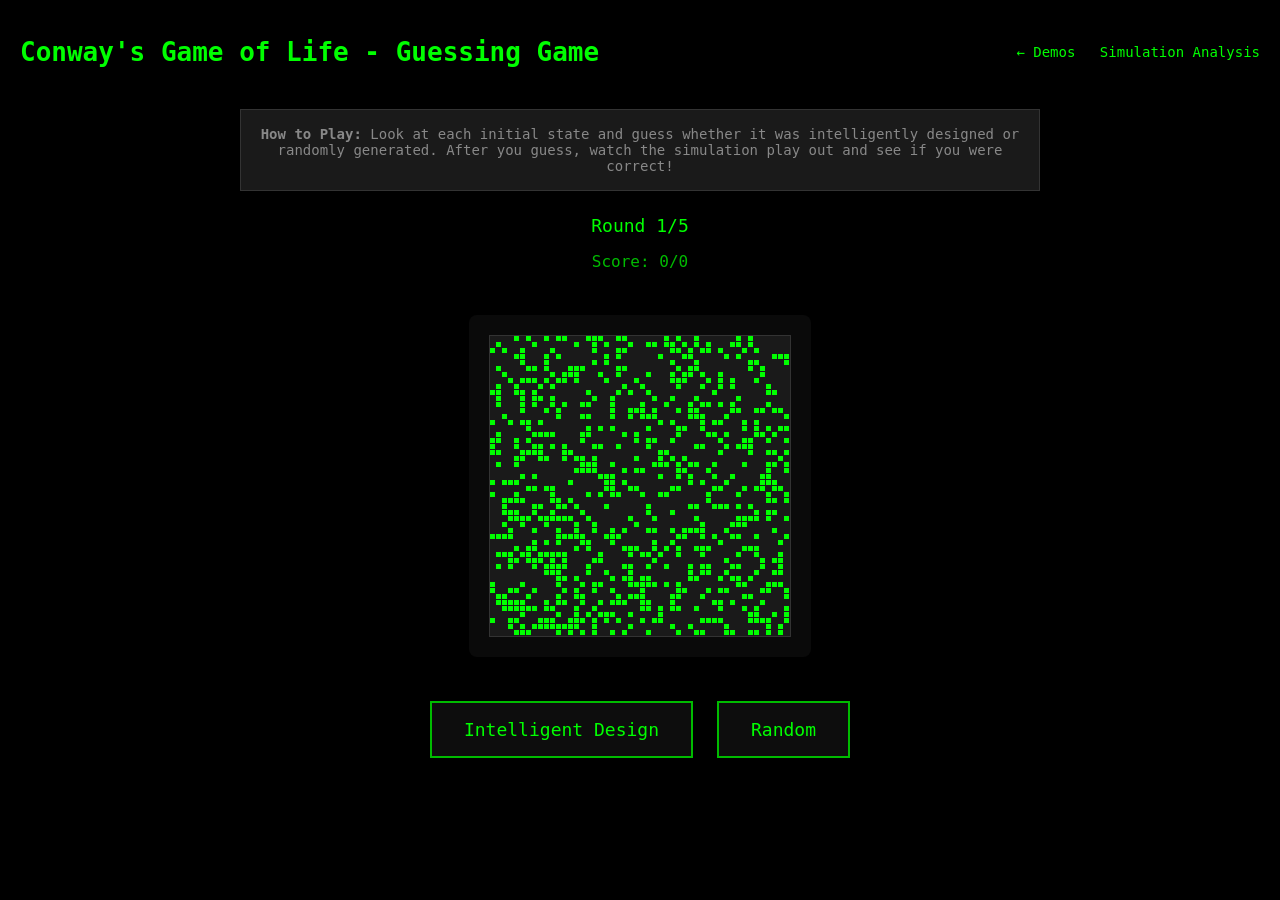
==== game.html @ bc992df2 "shouldve committed earlier" ====
<!DOCTYPE html>
<html lang="en">
<head>
  <meta charset="UTF-8">
  <meta name="viewport" content="width=device-width, initial-scale=1.0">
  <title>Conway's Game of Life - Guessing Game</title>
  <link rel="stylesheet" href="conway.css">
  <style>
    .game-header {
      display: flex;
      justify-content: space-between;
      align-items: center;
      margin-bottom: 24px;
    }

    .game-links {
      font-family: monospace;
      font-size: 14px;
    }

    .game-links a {
      color: #00ff00;
      margin-left: 16px;
      text-decoration: none;
    }

    .game-links a:hover {
      color: #00bb00;
    }

    .game-container {
      max-width: 800px;
      margin: 0 auto;
      font-family: monospace;
    }

    .round-info {
      text-align: center;
      margin-bottom: 16px;
      font-size: 18px;
      color: #00ff00;
    }

    .score-display {
      text-align: center;
      margin-bottom: 24px;
      font-size: 16px;
      color: #00bb00;
    }

    .game-board {
      margin: 0 auto 24px;
      display: flex;
      justify-content: center;
    }

    .guess-buttons {
      display: flex;
      justify-content: center;
      gap: 24px;
      margin-bottom: 24px;
    }

    .guess-btn {
      padding: 16px 32px;
      font-size: 18px;
      font-family: monospace;
      background: #0d0d0d;
      color: #00ff00;
      border: 2px solid #00bb00;
      cursor: pointer;
      transition: all 0.2s;
    }

    .guess-btn:hover:not(:disabled) {
      background: #00bb00;
      color: #0d0d0d;
      border-color: #00ff00;
    }

    .guess-btn:disabled {
      opacity: 0.4;
      cursor: not-allowed;
    }

    .reveal-panel {
      text-align: center;
      margin: 24px 0;
      padding: 24px;
      background: #1a1a1a;
      border: 2px solid #00bb00;
      border-radius: 4px;
      display: none;
    }

    .reveal-panel.show {
      display: block;
    }

    .reveal-title {
      font-size: 24px;
      margin-bottom: 16px;
      color: #00ff00;
    }

    .reveal-title.correct {
      color: #00ff00;
    }

    .reveal-title.incorrect {
      color: #ff6600;
    }

    .reveal-stats {
      font-size: 14px;
      color: #888;
      line-height: 1.8;
    }

    .reveal-stats strong {
      color: #00bb00;
    }

    .final-score-panel {
      text-align: center;
      margin: 48px 0;
      padding: 48px;
      background: #1a1a1a;
      border: 2px solid #00ff00;
      border-radius: 4px;
      display: none;
    }

    .final-score-panel.show {
      display: block;
    }

    .final-score-title {
      font-size: 32px;
      margin-bottom: 24px;
      color: #00ff00;
    }

    .final-score-value {
      font-size: 48px;
      margin-bottom: 16px;
      color: #00ff00;
    }

    .final-score-message {
      font-size: 18px;
      margin-bottom: 32px;
      color: #00bb00;
    }

    .play-again-btn {
      padding: 16px 48px;
      font-size: 18px;
      font-family: monospace;
      background: #0d0d0d;
      color: #00ff00;
      border: 2px solid #00bb00;
      cursor: pointer;
    }

    .play-again-btn:hover {
      background: #00bb00;
      color: #0d0d0d;
    }

    .instructions {
      text-align: center;
      margin-bottom: 24px;
      padding: 16px;
      background: #1a1a1a;
      border: 1px solid #333;
      color: #888;
      font-size: 14px;
    }
  </style>
</head>
<body>
  <div class="game-header">
    <h1>Conway's Game of Life - Guessing Game</h1>
    <div class="game-links">
      <a href="index.html">← Demos</a>
      <a href="analysis.html">Simulation Analysis</a>
    </div>
  </div>

  <div class="game-container">
    <div class="instructions">
      <strong>How to Play:</strong> Look at each initial state and guess whether it was intelligently designed or randomly generated.
      After you guess, watch the simulation play out and see if you were correct!
    </div>

    <div class="round-info">
      <span id="round-counter"></span>
    </div>

    <div class="score-display">
      <span id="score-text">Score: 0/0</span>
    </div>

    <div class="game-board">
      <div class="conway-container" id="game-container"></div>
    </div>

    <div class="guess-buttons" id="guess-buttons">
      <button class="guess-btn" id="btn-intelligent">Intelligent Design</button>
      <button class="guess-btn" id="btn-random">Random</button>
    </div>

    <div class="reveal-panel" id="reveal-panel">
      <div class="reveal-title" id="reveal-title"></div>
      <div class="reveal-stats" id="reveal-stats"></div>
      <button class="guess-btn" id="btn-next-round" style="margin-top: 24px; display: none;">Next Round</button>
    </div>

    <div class="final-score-panel" id="final-score-panel">
      <div class="final-score-title">Game Complete!</div>
      <div class="final-score-value" id="final-score-value"></div>
      <div class="final-score-message" id="final-score-message"></div>
      <button class="play-again-btn" id="play-again-btn">Play Again</button>
    </div>
  </div>

  <script src="conway.js"></script>
  <script src="game-config.js"></script>
  <script src="game.js"></script>
</body>
</html>
---- conway.css ----
/**
 * Conway's Game of Life - Styling
 */

/* Container for each game instance */
.conway-container {
  display: inline-block;
  margin: 20px;
  padding: 20px;
  background: #0a0a0a;
  border-radius: 8px;
  box-shadow: 0 4px 6px rgba(0, 0, 0, 0.5);
}

/* Canvas styling (applied inline, but can be overridden) */
canvas {
  display: block;
  margin: 0 auto;
}

/* Control panel */
.conway-controls {
  margin-top: 15px;
  padding: 15px;
  background: #1a1a1a;
  border-radius: 6px;
  display: flex;
  flex-wrap: wrap;
  gap: 10px;
  align-items: center;
  justify-content: center;
}

/* Buttons */
.conway-btn {
  padding: 8px 16px;
  background: #2a2a2a;
  color: #00ff00;
  border: 1px solid #00ff00;
  border-radius: 4px;
  cursor: pointer;
  font-family: monospace;
  font-size: 14px;
  transition: all 0.2s;
}

.conway-btn:hover {
  background: #00ff00;
  color: #000;
}

.conway-btn:active {
  transform: scale(0.95);
}

.conway-btn.play-pause {
  min-width: 70px;
}

/* Speed control */
.conway-speed-control {
  display: flex;
  align-items: center;
  gap: 10px;
  padding: 0 10px;
}

.conway-label {
  color: #00ff00;
  font-family: monospace;
  font-size: 14px;
  display: flex;
  align-items: center;
  gap: 8px;
}

.conway-slider {
  width: 120px;
  height: 6px;
  background: #2a2a2a;
  outline: none;
  border-radius: 3px;
  -webkit-appearance: none;
}

.conway-slider::-webkit-slider-thumb {
  -webkit-appearance: none;
  appearance: none;
  width: 16px;
  height: 16px;
  background: #00ff00;
  cursor: pointer;
  border-radius: 50%;
}

.conway-slider::-moz-range-thumb {
  width: 16px;
  height: 16px;
  background: #00ff00;
  cursor: pointer;
  border-radius: 50%;
  border: none;
}

.conway-speed-value {
  color: #888;
  font-family: monospace;
  font-size: 12px;
  min-width: 50px;
}

/* Generation counter */
.conway-generation {
  color: #00ff00;
  font-family: monospace;
  font-size: 14px;
  padding: 8px 12px;
  background: #0a0a0a;
  border-radius: 4px;
  border: 1px solid #333;
}

/* Stability indicator */
.conway-stability {
  color: #888;
  font-family: monospace;
  font-size: 14px;
  padding: 8px 12px;
  background: #0a0a0a;
  border-radius: 4px;
  border: 1px solid #333;
  transition: all 0.3s;
}

.conway-stability.stable {
  color: #ffaa00;
  border-color: #ffaa00;
  background: #1a0f00;
  font-weight: bold;
}

/* Page styling */
body {
  background: #000;
  color: #0f0;
  font-family: monospace;
  margin: 0;
  padding: 20px;
}

h1, h2, h3 {
  color: #00ff00;
  text-align: center;
  font-family: monospace;
}

.demo-section {
  margin: 40px 0;
  padding: 20px;
  border: 1px solid #333;
  border-radius: 8px;
  background: #0a0a0a;
}

.demo-section h2 {
  margin-top: 0;
  color: #00cc00;
}

.demo-description {
  text-align: center;
  color: #888;
  margin-bottom: 20px;
  font-size: 14px;
}

/* Multi-instance layout */
.multi-game-container {
  display: flex;
  flex-wrap: wrap;
  justify-content: center;
  gap: 20px;
}
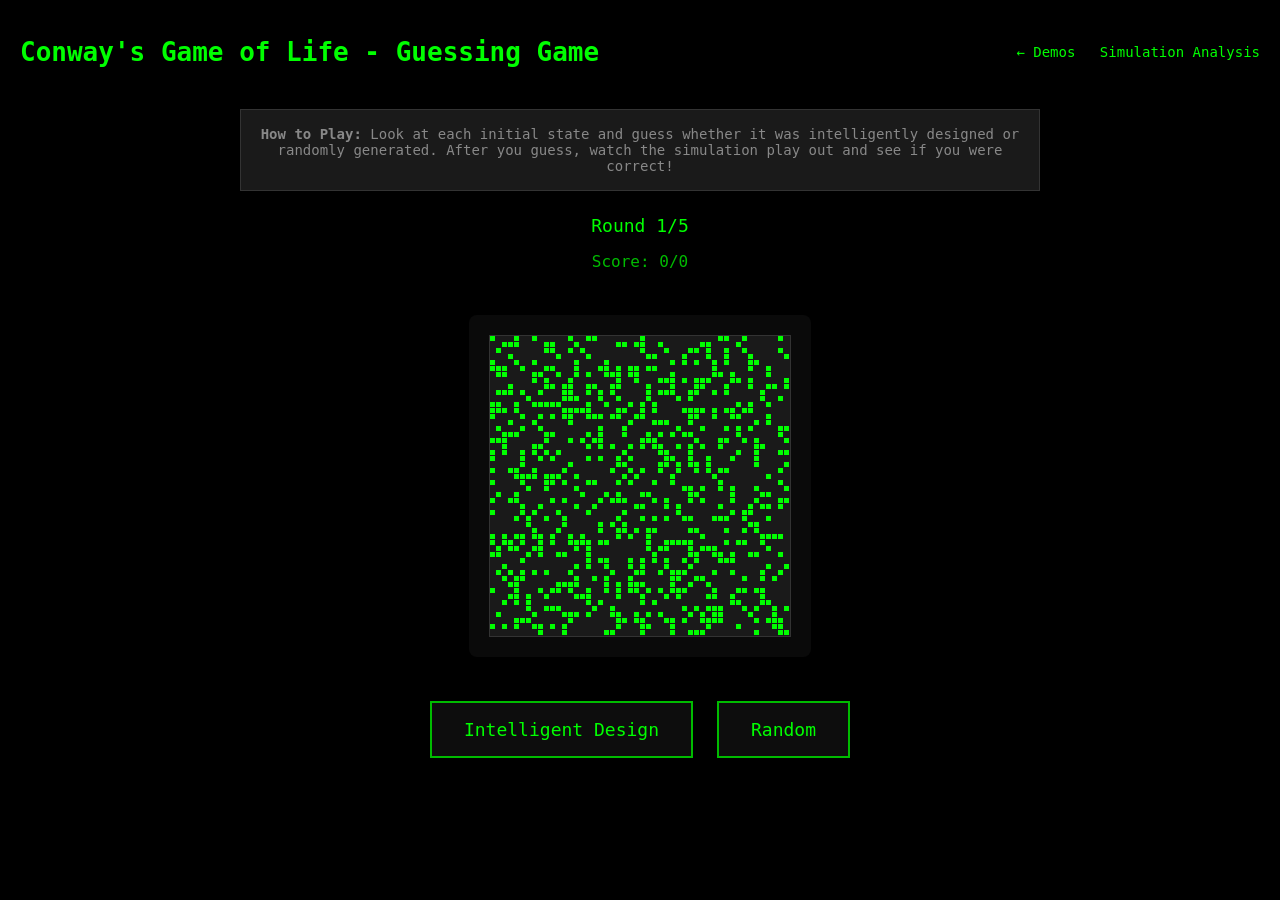
==== commit b2915251: "Added prechosen and probability ui" ====
--- a/game.html
+++ b/game.html
@@ -206,6 +206,10 @@
       <div class="conway-container" id="game-container"></div>
     </div>
 
+    <div id="probability-display" style="display: none; text-align: center; margin: 16px 0; font-family: monospace; font-size: 14px; color: #00bb00;">
+      <span id="probability-text"></span>
+    </div>
+
     <div class="guess-buttons" id="guess-buttons">
       <button class="guess-btn" id="btn-intelligent">Intelligent Design</button>
       <button class="guess-btn" id="btn-random">Random</button>
@@ -226,6 +230,7 @@
   </div>
 
   <script src="conway.js"></script>
+  <script src="prechosen-patterns.js"></script>
   <script src="game-config.js"></script>
   <script src="game.js"></script>
 </body>
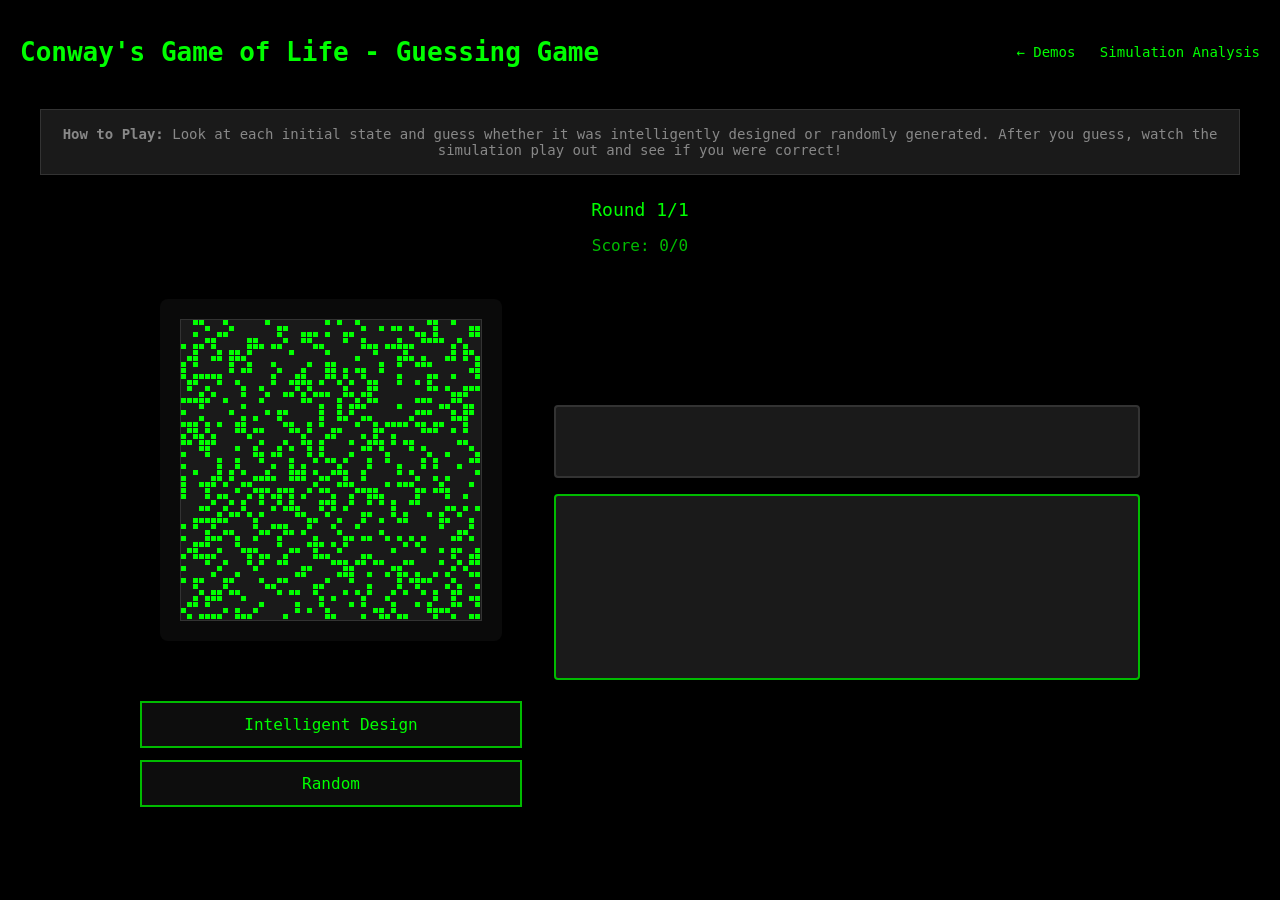
==== commit 72658d4c: "Basic game complete" ====
--- a/game.html
+++ b/game.html
@@ -29,9 +29,35 @@
     }
 
     .game-container {
-      max-width: 800px;
+      max-width: 1200px;
       margin: 0 auto;
       font-family: monospace;
+    }
+
+    .game-layout {
+      display: flex;
+      gap: 32px;
+      align-items: center;
+      margin-top: 24px;
+      max-width: 1000px;
+      margin-left: auto;
+      margin-right: auto;
+    }
+
+    .game-left {
+      flex: 0 0 auto;
+      display: flex;
+      flex-direction: column;
+      align-items: center;
+      gap: 16px;
+    }
+
+    .game-right {
+      flex: 1;
+      display: flex;
+      flex-direction: column;
+      gap: 16px;
+      justify-content: center;
     }
 
     .round-info {
@@ -56,20 +82,21 @@
 
     .guess-buttons {
       display: flex;
-      justify-content: center;
-      gap: 24px;
-      margin-bottom: 24px;
+      flex-direction: column;
+      gap: 12px;
+      width: 100%;
     }
 
     .guess-btn {
-      padding: 16px 32px;
-      font-size: 18px;
+      padding: 12px 24px;
+      font-size: 16px;
       font-family: monospace;
       background: #0d0d0d;
       color: #00ff00;
       border: 2px solid #00bb00;
       cursor: pointer;
       transition: all 0.2s;
+      width: 100%;
     }
 
     .guess-btn:hover:not(:disabled) {
@@ -84,22 +111,17 @@
     }
 
     .reveal-panel {
-      text-align: center;
-      margin: 24px 0;
-      padding: 24px;
+      text-align: left;
+      padding: 16px;
       background: #1a1a1a;
       border: 2px solid #00bb00;
       border-radius: 4px;
-      display: none;
-    }
-
-    .reveal-panel.show {
-      display: block;
+      min-height: 150px;
     }
 
     .reveal-title {
-      font-size: 24px;
-      margin-bottom: 16px;
+      font-size: 20px;
+      margin-bottom: 12px;
       color: #00ff00;
     }
 
@@ -112,9 +134,9 @@
     }
 
     .reveal-stats {
-      font-size: 14px;
+      font-size: 13px;
       color: #888;
-      line-height: 1.8;
+      line-height: 1.6;
     }
 
     .reveal-stats strong {
@@ -202,30 +224,38 @@
       <span id="score-text">Score: 0/0</span>
     </div>
 
-    <div class="game-board">
-      <div class="conway-container" id="game-container"></div>
-    </div>
-
-    <div id="probability-display" style="display: none; text-align: center; margin: 16px 0; font-family: monospace; font-size: 14px; color: #00bb00;">
-      <span id="probability-text"></span>
-    </div>
-
-    <div class="guess-buttons" id="guess-buttons">
-      <button class="guess-btn" id="btn-intelligent">Intelligent Design</button>
-      <button class="guess-btn" id="btn-random">Random</button>
-    </div>
-
-    <div class="reveal-panel" id="reveal-panel">
-      <div class="reveal-title" id="reveal-title"></div>
-      <div class="reveal-stats" id="reveal-stats"></div>
-      <button class="guess-btn" id="btn-next-round" style="margin-top: 24px; display: none;">Next Round</button>
-    </div>
-
-    <div class="final-score-panel" id="final-score-panel">
-      <div class="final-score-title">Game Complete!</div>
-      <div class="final-score-value" id="final-score-value"></div>
-      <div class="final-score-message" id="final-score-message"></div>
-      <button class="play-again-btn" id="play-again-btn">Play Again</button>
+    <div class="game-layout">
+      <!-- Left: Game Board and Controls -->
+      <div class="game-left">
+        <div class="game-board">
+          <div class="conway-container" id="game-container"></div>
+        </div>
+
+        <div class="guess-buttons" id="guess-buttons">
+          <button class="guess-btn" id="btn-intelligent">Intelligent Design</button>
+          <button class="guess-btn" id="btn-random">Random</button>
+        </div>
+      </div>
+
+      <!-- Right: Results -->
+      <div class="game-right">
+        <div id="probability-display" style="text-align: left; padding: 12px; font-family: monospace; font-size: 13px; color: #00bb00; background: #1a1a1a; border: 2px solid #333; border-radius: 4px; min-height: 45px;">
+          <span id="probability-text"></span>
+        </div>
+
+        <div class="reveal-panel" id="reveal-panel">
+          <div class="reveal-title" id="reveal-title"></div>
+          <div class="reveal-stats" id="reveal-stats"></div>
+          <button class="guess-btn" id="btn-next-round" style="margin-top: 24px; display: none;">Next Round</button>
+        </div>
+
+        <div class="final-score-panel" id="final-score-panel">
+          <div class="final-score-title">Game Complete!</div>
+          <div class="final-score-value" id="final-score-value"></div>
+          <div class="final-score-message" id="final-score-message"></div>
+          <button class="play-again-btn" id="play-again-btn">Play Again</button>
+        </div>
+      </div>
     </div>
   </div>
 
